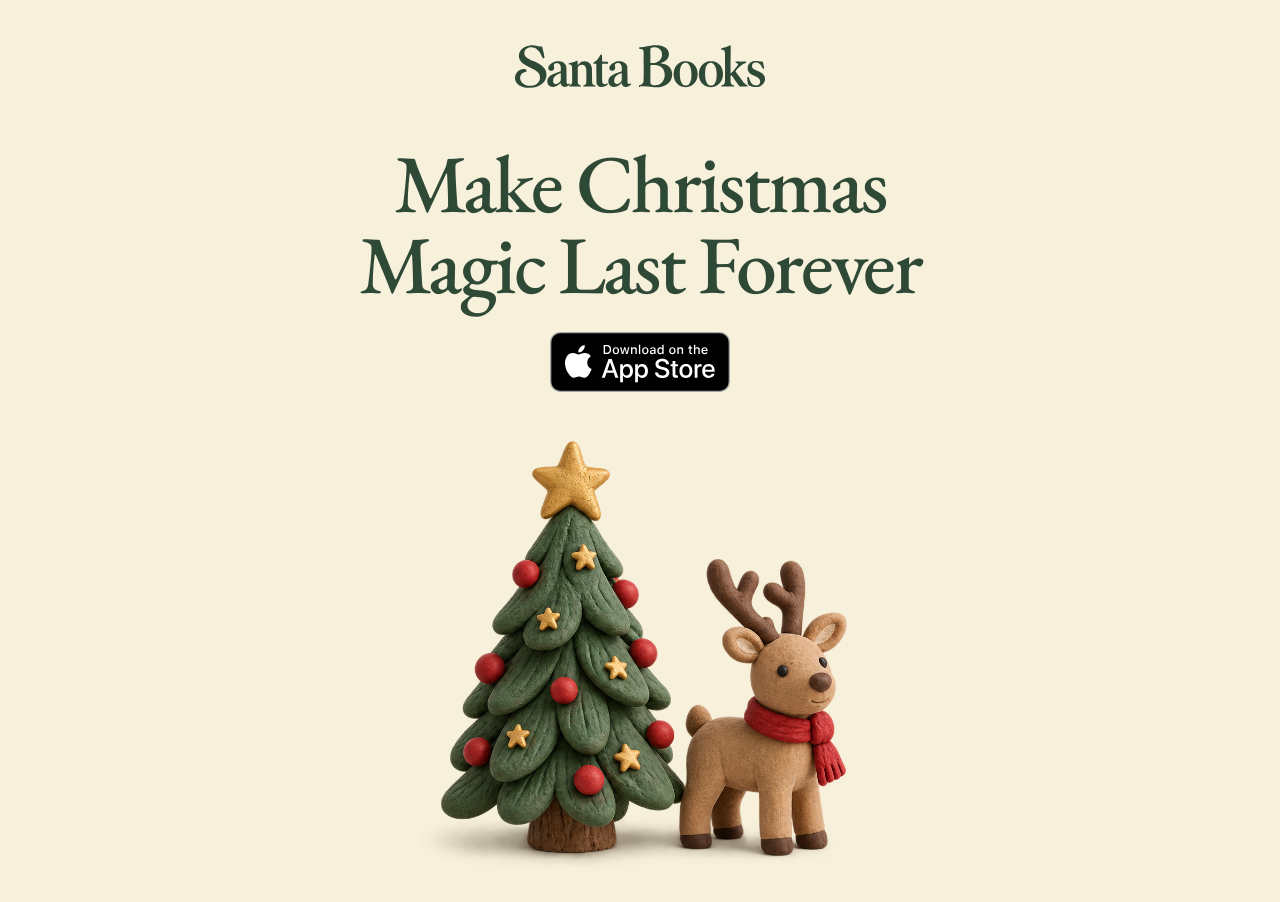
==== public/index.html @ f15a9144 "Add minimal Santa Books landing page" ====
<!doctype html>
<html lang="en">
  <head>
    <meta charset="utf-8">
    <meta name="viewport" content="width=device-width, initial-scale=1">
    <meta name="theme-color" content="#f7f0db">
    <meta name="description" content="Make Christmas Magic Last Forever with Santa Books.">
    <title>Santa Books — Make Christmas Magic Last Forever</title>
    <link rel="icon" href="assets/wordmark.svg" type="image/svg+xml">
    <link rel="preload" href="assets/eb-garamond.ttf" as="font" type="font/ttf" crossorigin>
    <link rel="stylesheet" href="styles.css">
  </head>
  <body>
    <header class="brand">
      <img src="assets/wordmark.svg" width="200" height="34" alt="Santa Books">
    </header>
    <main>
      <h1>Make Christmas <br>Magic Last Forever</h1>
      <!-- Replace this span with an anchor when Santa Books has a store URL.
           Keep the badge's accessible name and remove aria-disabled. -->
      <span class="app-store" aria-disabled="true">
        <img src="assets/app-store-badge.svg" width="180" height="60"
             alt="Download on the App Store — link coming soon">
      </span>
      <img class="christmas-art" src="assets/christmas-art.png"
           width="832" height="832" fetchpriority="high"
           alt="A handmade clay Christmas tree with golden stars beside a reindeer in a red scarf">
    </main>
  </body>
</html>
---- public/styles.css ----
@font-face {
  font-family: "EB Garamond";
  src: url("assets/eb-garamond.ttf") format("truetype");
  font-style: normal;
  font-weight: 400 800;
  font-display: swap;
}

:root {
  color-scheme: light;
  background: #f7f0db;
  color: #2f4937;
  font-family: "EB Garamond", Georgia, serif;
}

* { box-sizing: border-box; }

body {
  margin: 0;
  min-width: 280px;
  min-height: 100svh;
  padding: clamp(32px, 5vh, 56px) 20px 24px;
}

.brand {
  display: flex;
  justify-content: center;
}

.brand img {
  display: block;
  width: clamp(190px, 22vw, 250px);
  height: auto;
}

main {
  display: flex;
  flex-direction: column;
  align-items: center;
  text-align: center;
}

h1 {
  margin: clamp(36px, 6vh, 64px) 0 28px;
  font-size: clamp(40px, 6.5vw, 82px);
  line-height: 0.99;
  font-weight: 500;
  letter-spacing: -0.035em;
  text-wrap: balance;
}

.app-store {
  display: block;
  line-height: 0;
}

.app-store img {
  display: block;
  width: 180px;
  height: auto;
}

.christmas-art {
  display: block;
  width: min(440px, 82vw);
  height: auto;
  margin-top: clamp(28px, 4vh, 44px);
}

@media (max-width: 480px) {
  body { padding-inline: 14px; }
  h1 { margin-bottom: 24px; }
  .app-store img { width: 162px; }
}
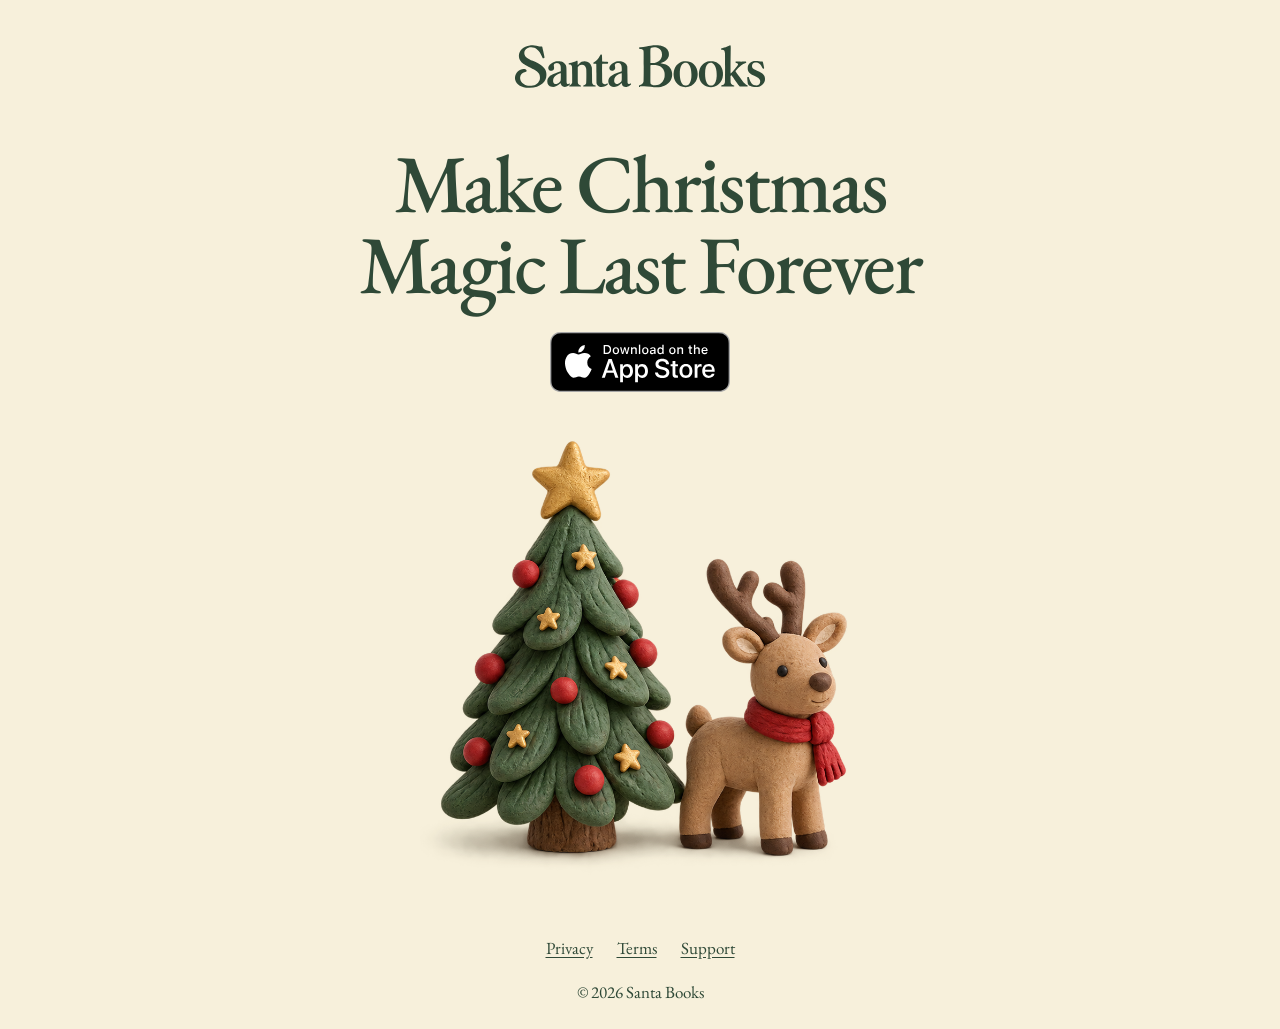
==== commit e6e66dc9: "Add Santa Books privacy terms and support pages" ====
--- a/public/index.html
+++ b/public/index.html
@@ -26,5 +26,13 @@
            width="832" height="832" fetchpriority="high"
            alt="A handmade clay Christmas tree with golden stars beside a reindeer in a red scarf">
     </main>
+    <footer class="site-footer">
+      <nav aria-label="Footer">
+        <a href="/privacy">Privacy</a>
+        <a href="/terms">Terms</a>
+        <a href="/support">Support</a>
+      </nav>
+      <p>© 2026 Santa Books</p>
+    </footer>
   </body>
 </html>
--- a/public/styles.css
+++ b/public/styles.css
@@ -67,6 +67,51 @@
   margin-top: clamp(28px, 4vh, 44px);
 }
 
+a { color: inherit; text-underline-offset: 3px; }
+
+a:focus-visible { outline: 3px solid #7a1f29; outline-offset: 5px; }
+
+.site-footer {
+  margin: 48px auto 0;
+  text-align: center;
+  font-size: 17px;
+  line-height: 1.5;
+}
+
+.site-footer nav {
+  display: flex;
+  flex-wrap: wrap;
+  justify-content: center;
+  gap: 8px 24px;
+}
+
+.site-footer a { display: inline-block; padding: 10px 0; }
+.site-footer p { margin: 8px 0 0; }
+
+.legal-page {
+  display: block;
+  max-width: 42rem;
+  margin: 48px auto 0;
+  text-align: left;
+  overflow-wrap: anywhere;
+}
+
+.legal-page h1 {
+  margin: 0 0 12px;
+  font-size: clamp(40px, 7vw, 58px);
+  line-height: 1.1;
+}
+
+.legal-page h2 {
+  margin: 32px 0 8px;
+  font-size: 28px;
+  line-height: 1.2;
+  font-weight: 600;
+}
+
+.legal-page p { margin: 12px 0; font-size: 21px; line-height: 1.5; }
+.legal-page .updated { font-size: 17px; margin-bottom: 28px; }
+
 @media (max-width: 480px) {
   body { padding-inline: 14px; }
   h1 { margin-bottom: 24px; }
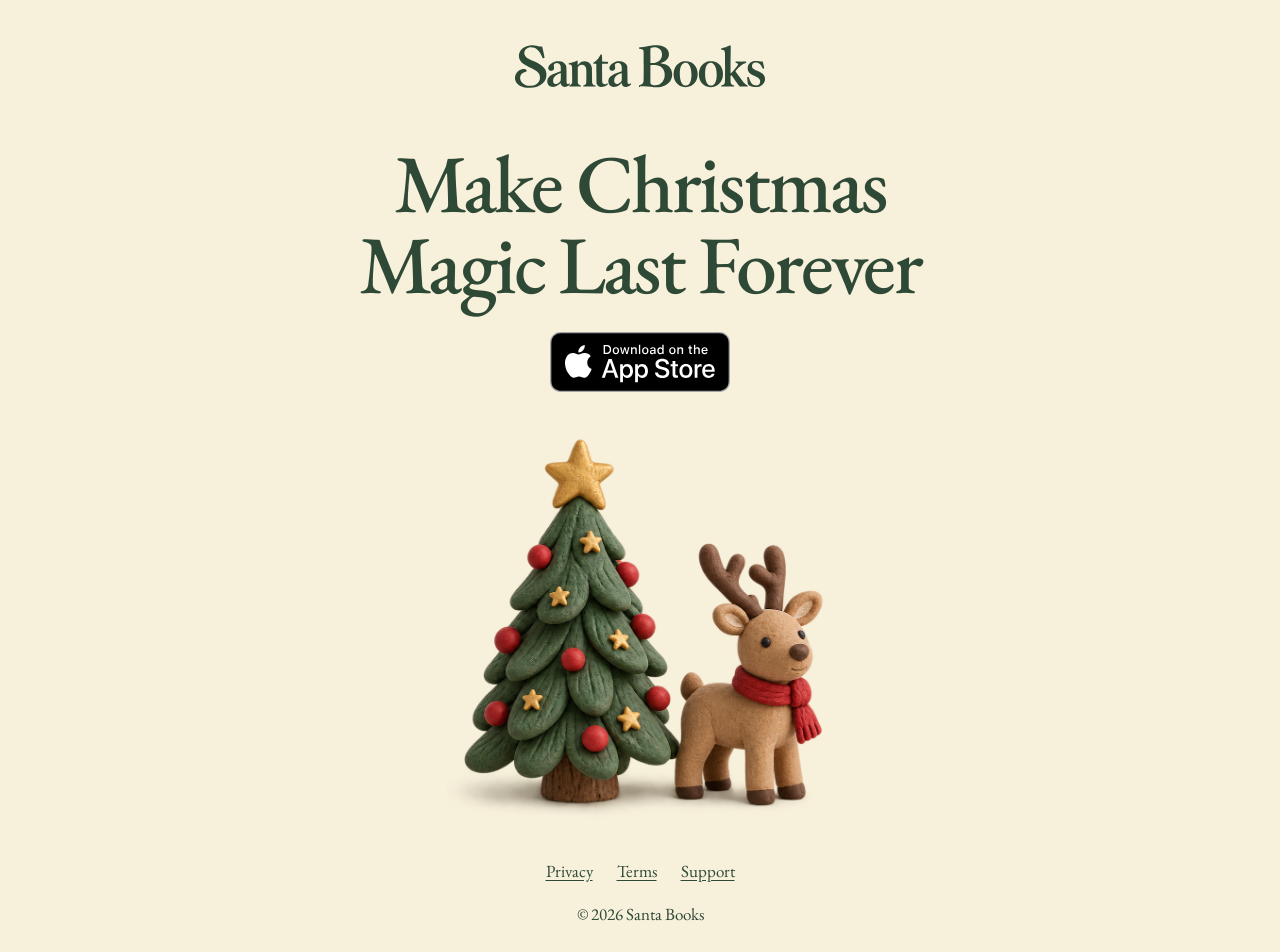
==== commit 49d1767a: "Add homepage clay animation and gentle snowfall" ====
--- a/public/index.html
+++ b/public/index.html
@@ -10,7 +10,8 @@
     <link rel="preload" href="assets/eb-garamond.ttf" as="font" type="font/ttf" crossorigin>
     <link rel="stylesheet" href="styles.css">
   </head>
-  <body>
+  <body class="homepage">
+    <canvas id="homepage-snow" aria-hidden="true"></canvas>
     <header class="brand">
       <img src="assets/wordmark.svg" width="200" height="34" alt="Santa Books">
     </header>
@@ -22,9 +23,14 @@
         <img src="assets/app-store-badge.svg" width="180" height="60"
              alt="Download on the App Store — link coming soon">
       </span>
-      <img class="christmas-art" src="assets/christmas-art.png"
-           width="832" height="832" fetchpriority="high"
-           alt="A handmade clay Christmas tree with golden stars beside a reindeer in a red scarf">
+      <div class="christmas-stage">
+        <img class="christmas-art" src="assets/christmas-art.png"
+             width="832" height="832" fetchpriority="high"
+             alt="A handmade clay Christmas tree beside a reindeer in a red scarf">
+        <canvas id="christmas-scene" width="2000" height="1280" role="img"
+                aria-label="A clay reindeer walks over, glances up, and the Christmas tree gently bows hello"></canvas>
+      </div>
+      <button id="motion-toggle" type="button" aria-pressed="false" hidden>Pause animation</button>
     </main>
     <footer class="site-footer">
       <nav aria-label="Footer">
@@ -34,5 +40,6 @@
       </nav>
       <p>© 2026 Santa Books</p>
     </footer>
+    <script src="/home-motion.js" defer></script>
   </body>
 </html>
--- a/public/styles.css
+++ b/public/styles.css
@@ -117,3 +117,64 @@
   h1 { margin-bottom: 24px; }
   .app-store img { width: 162px; }
 }
+
+/* Homepage-only motion. Information pages retain their static presentation. */
+.homepage { isolation: isolate; }
+.homepage .brand, .homepage h1, .homepage .app-store, .homepage .site-footer,
+#motion-toggle { position: relative; z-index: 2; }
+#homepage-snow {
+  position: fixed;
+  inset: 0;
+  width: 100%;
+  height: 100%;
+  pointer-events: none;
+  z-index: 1;
+}
+.christmas-stage {
+  position: relative;
+  width: min(620px, 100%);
+  aspect-ratio: 1000 / 640;
+  margin-top: clamp(24px, 4vh, 40px);
+  overflow: hidden;
+}
+.christmas-stage .christmas-art {
+  position: absolute;
+  height: 100%;
+  width: auto;
+  max-width: 100%;
+  object-fit: contain;
+  margin: 0;
+  left: 50%;
+  transform: translateX(-50%);
+}
+#christmas-scene {
+  display: none;
+  position: absolute;
+  height: 100%;
+  width: auto;
+  left: 50%;
+  transform: translateX(-50%);
+}
+.motion-ready #christmas-scene { display: block; }
+.motion-ready .christmas-art { visibility: hidden; }
+#motion-toggle {
+  font: inherit;
+  font-size: 16px;
+  color: #2f4937;
+  background: #f7f0db;
+  border: 1px solid #2f493740;
+  border-radius: 24px;
+  padding: 10px 18px;
+  min-height: 44px;
+  cursor: pointer;
+}
+#motion-toggle[hidden] { display: none; }
+#motion-toggle:hover { border-color: #2f4937; }
+#motion-toggle:focus-visible { outline: 3px solid #7a1f29; outline-offset: 4px; }
+.homepage .site-footer { margin-top: 24px; }
+@media (max-width: 600px) {
+  .christmas-stage { aspect-ratio: 1; }
+}
+@media (prefers-reduced-motion: reduce) {
+  #homepage-snow { visibility: hidden; }
+}
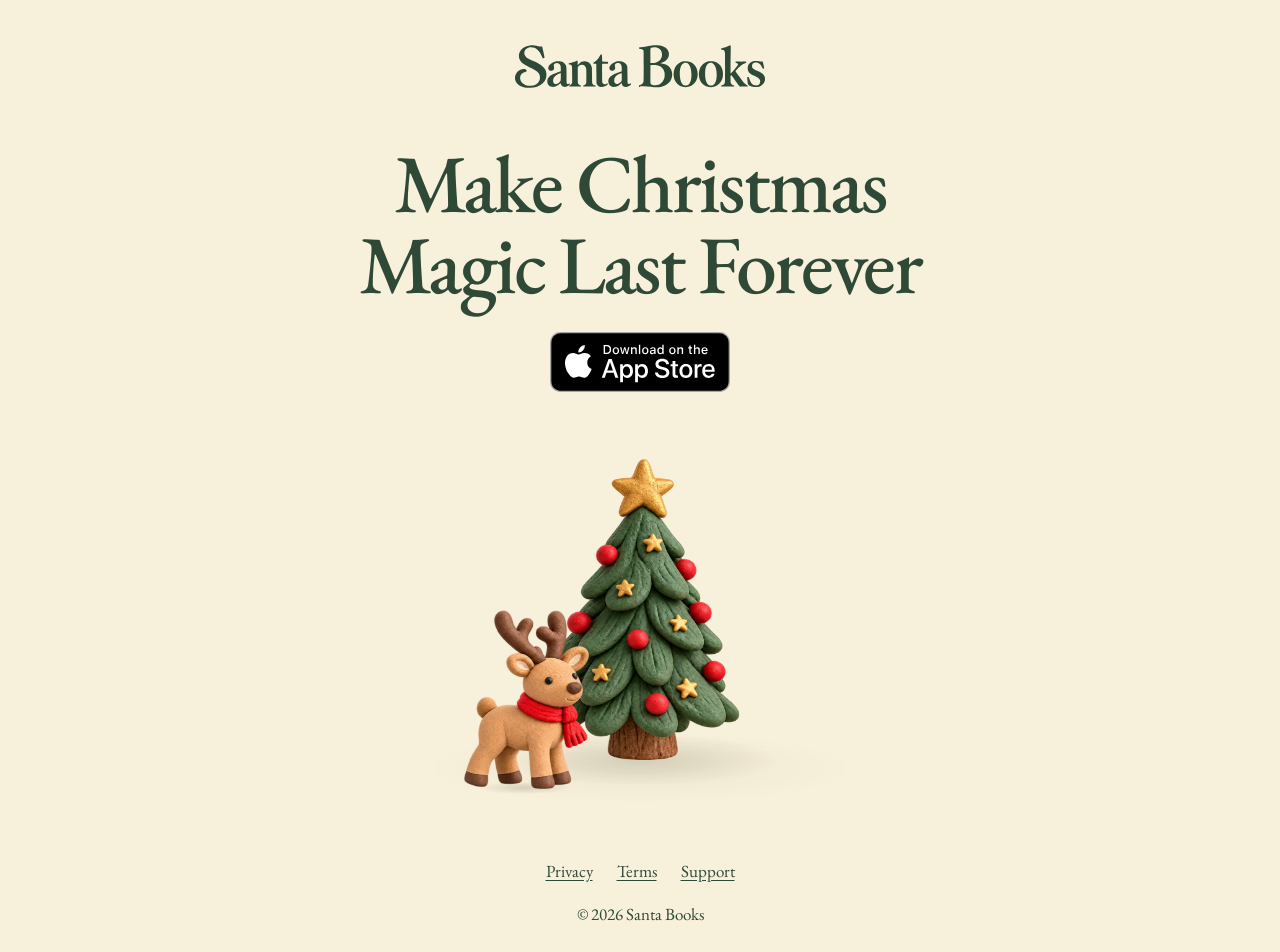
==== commit dd92d809: "Make homepage animation loading seamless and remove pause control" ====
--- a/public/index.html
+++ b/public/index.html
@@ -8,6 +8,8 @@
     <title>Santa Books — Make Christmas Magic Last Forever</title>
     <link rel="icon" href="assets/wordmark.svg" type="image/svg+xml">
     <link rel="preload" href="assets/eb-garamond.ttf" as="font" type="font/ttf" crossorigin>
+    <link rel="preload" href="/assets/christmas-motion/tree.webp" as="image">
+    <link rel="preload" href="/assets/christmas-motion/walk-views.webp" as="image">
     <link rel="stylesheet" href="styles.css">
   </head>
   <body class="homepage">
@@ -24,13 +26,12 @@
              alt="Download on the App Store — link coming soon">
       </span>
       <div class="christmas-stage">
-        <img class="christmas-art" src="assets/christmas-art.png"
-             width="832" height="832" fetchpriority="high"
-             alt="A handmade clay Christmas tree beside a reindeer in a red scarf">
+        <img class="christmas-art" src="assets/christmas-motion/poster.webp"
+             width="2000" height="1280" fetchpriority="high"
+             alt="A handmade clay Christmas tree with golden stars beside a reindeer in a red scarf">
         <canvas id="christmas-scene" width="2000" height="1280" role="img"
-                aria-label="A clay reindeer walks over, glances up, and the Christmas tree gently bows hello"></canvas>
+                aria-label="A clay reindeer in a red scarf walks beside a handmade clay Christmas tree with golden stars, glances up, and the tree gently bows hello"></canvas>
       </div>
-      <button id="motion-toggle" type="button" aria-pressed="false" hidden>Pause animation</button>
     </main>
     <footer class="site-footer">
       <nav aria-label="Footer">
--- a/public/styles.css
+++ b/public/styles.css
@@ -120,8 +120,7 @@
 
 /* Homepage-only motion. Information pages retain their static presentation. */
 .homepage { isolation: isolate; }
-.homepage .brand, .homepage h1, .homepage .app-store, .homepage .site-footer,
-#motion-toggle { position: relative; z-index: 2; }
+.homepage .brand, .homepage h1, .homepage .app-store, .homepage .site-footer { position: relative; z-index: 2; }
 #homepage-snow {
   position: fixed;
   inset: 0;
@@ -141,8 +140,6 @@
   position: absolute;
   height: 100%;
   width: auto;
-  max-width: 100%;
-  object-fit: contain;
   margin: 0;
   left: 50%;
   transform: translateX(-50%);
@@ -157,20 +154,6 @@
 }
 .motion-ready #christmas-scene { display: block; }
 .motion-ready .christmas-art { visibility: hidden; }
-#motion-toggle {
-  font: inherit;
-  font-size: 16px;
-  color: #2f4937;
-  background: #f7f0db;
-  border: 1px solid #2f493740;
-  border-radius: 24px;
-  padding: 10px 18px;
-  min-height: 44px;
-  cursor: pointer;
-}
-#motion-toggle[hidden] { display: none; }
-#motion-toggle:hover { border-color: #2f4937; }
-#motion-toggle:focus-visible { outline: 3px solid #7a1f29; outline-offset: 4px; }
 .homepage .site-footer { margin-top: 24px; }
 @media (max-width: 600px) {
   .christmas-stage { aspect-ratio: 1; }
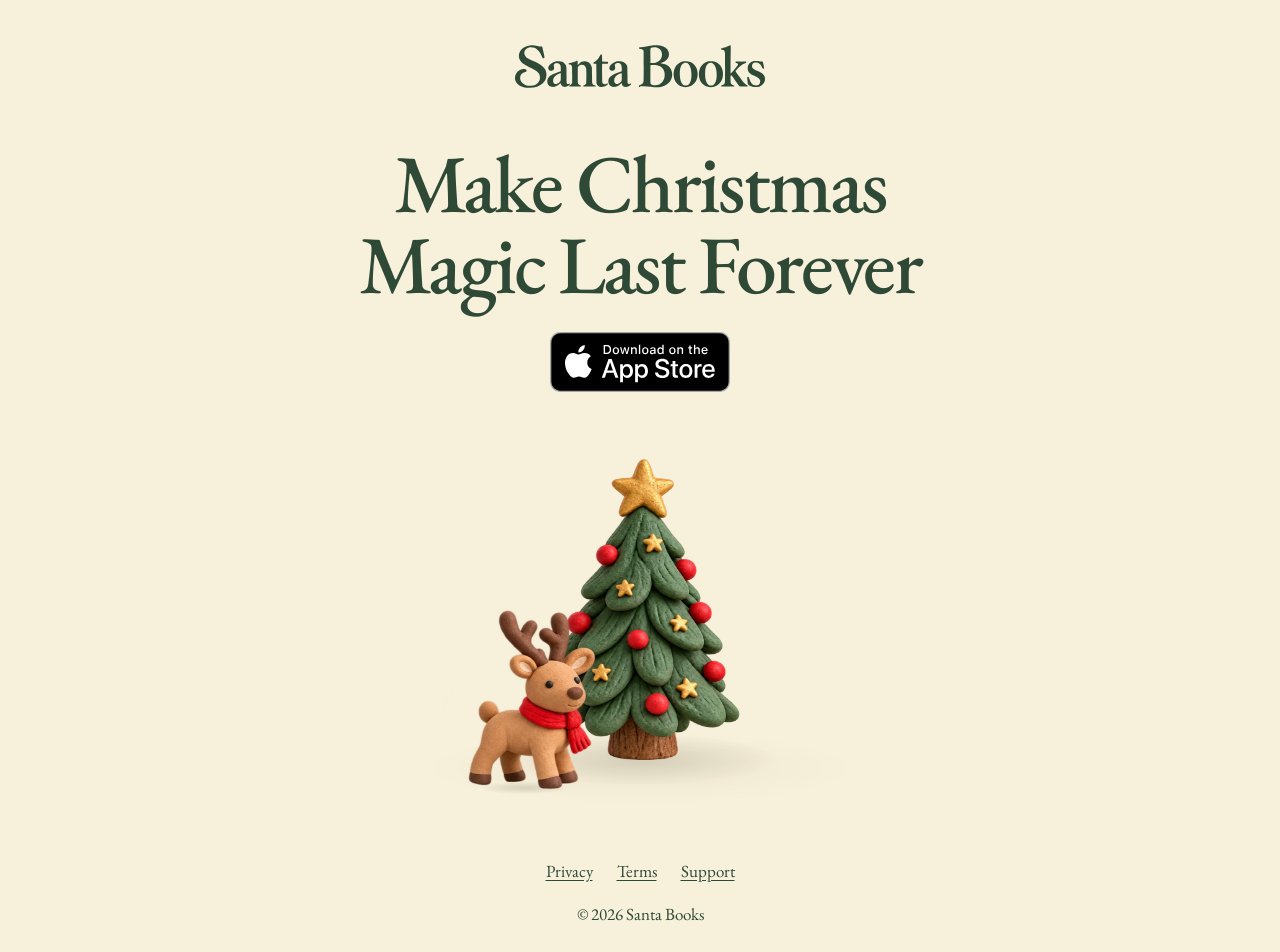
==== commit 81ebe646: "Add grounded reindeer walk candidate with consistent travel speed" ====
--- a/public/index.html
+++ b/public/index.html
@@ -9,7 +9,7 @@
     <link rel="icon" href="assets/wordmark.svg" type="image/svg+xml">
     <link rel="preload" href="assets/eb-garamond.ttf" as="font" type="font/ttf" crossorigin>
     <link rel="preload" href="/assets/christmas-motion/tree.webp" as="image">
-    <link rel="preload" href="/assets/christmas-motion/walk-views.webp" as="image">
+    <link rel="preload" href="/assets/christmas-motion/walk-candidate.webp" as="image">
     <link rel="stylesheet" href="styles.css">
   </head>
   <body class="homepage">
@@ -41,6 +41,6 @@
       </nav>
       <p>© 2026 Santa Books</p>
     </footer>
-    <script src="/home-motion.js" defer></script>
+    <script src="/home-motion.js" type="module"></script>
   </body>
 </html>
--- a/public/styles.css
+++ b/public/styles.css
@@ -131,8 +131,8 @@
 }
 .christmas-stage {
   position: relative;
-  width: min(620px, 100%);
-  aspect-ratio: 1000 / 640;
+  width: calc(100% + 40px);
+  height: min(396.8px, calc((100vw - 40px) * .64));
   margin-top: clamp(24px, 4vh, 40px);
   overflow: hidden;
 }
@@ -156,7 +156,10 @@
 .motion-ready .christmas-art { visibility: hidden; }
 .homepage .site-footer { margin-top: 24px; }
 @media (max-width: 600px) {
-  .christmas-stage { aspect-ratio: 1; }
+  .christmas-stage { height: calc(100vw - 40px); }
+}
+@media (max-width: 480px) {
+  .christmas-stage { width: calc(100% + 28px); height: calc(100vw - 28px); }
 }
 @media (prefers-reduced-motion: reduce) {
   #homepage-snow { visibility: hidden; }
